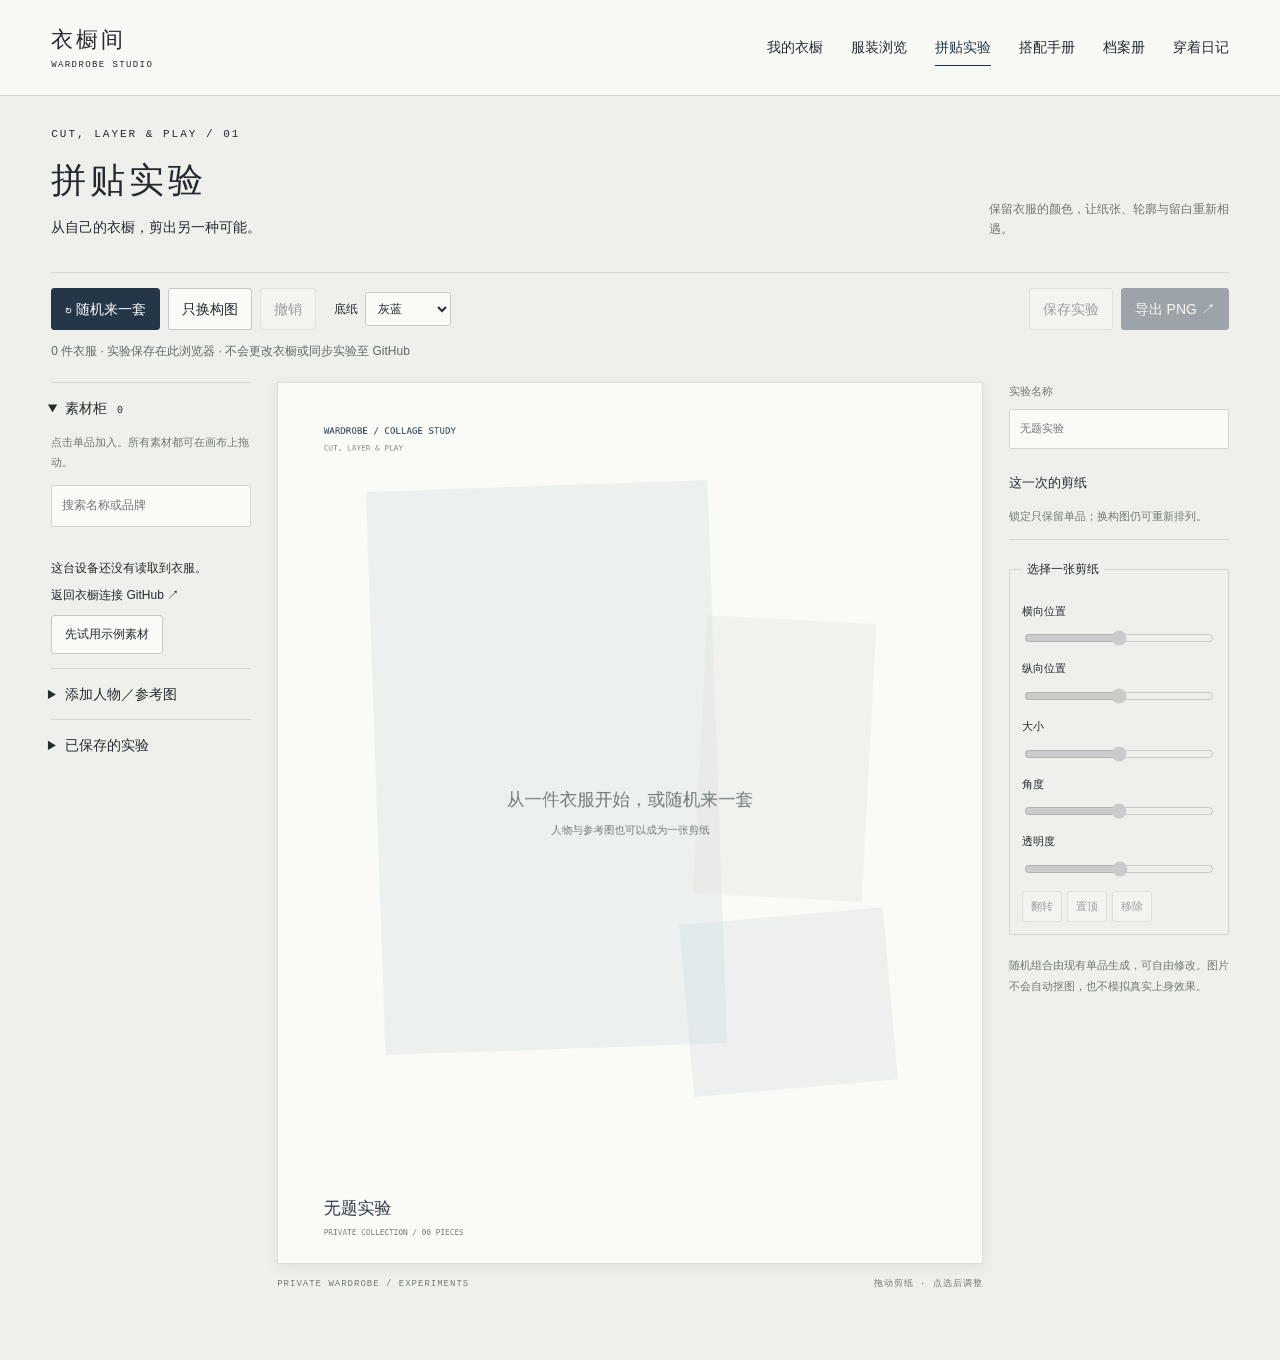
==== experiment.html @ d566240e "Replace hangers with floating garment carousel, keeping browsing and shoe shelf" ====
<!doctype html><html lang="zh-CN"><head><meta charset="utf-8"><meta name="viewport" content="width=device-width,initial-scale=1"><meta name="theme-color" content="#efefeb"><meta http-equiv="Content-Security-Policy" content="default-src 'self'; connect-src 'self' https://api.github.com; img-src 'self' blob: data:; script-src 'self'; style-src 'self'; object-src 'none'; base-uri 'self'; form-action 'none'"><title>拼贴实验 · 衣橱间</title><link rel="icon" href="./favicon.svg"><link rel="stylesheet" href="./experiment.css?v=20261020-lab"><script src="./core.js" defer></script><script src="./storage.js" defer></script><script src="./images.js" defer></script><script src="./cloud.js" defer></script><script src="./demo.js" defer></script><script src="./experiment-core.js?v=20261020-lab" defer></script><script src="./experiment-render.js?v=20261020-lab" defer></script><script src="./experiment-store.js?v=20261020-lab" defer></script><script src="./experiment-app.js?v=20261020-lab" defer></script></head><body>
<header class="site-header"><a class="wordmark" href="./index.html">衣橱间<span>WARDROBE STUDIO</span></a><nav aria-label="页面"><a href="./index.html">我的衣橱</a><a href="./rack.html?v=20261022-floating">服装浏览</a><a href="./experiment.html" aria-current="page">拼贴实验</a><a href="./index.html?view=outfits">搭配手册</a><a href="./index.html?view=book">档案册</a><a href="./wear.html">穿着日记</a></nav></header>
<main><div class="intro"><div><p class="eyebrow">CUT, LAYER & PLAY / 01</p><h1>拼贴实验</h1><p>从自己的衣橱，剪出另一种可能。</p></div><p class="intro-note">保留衣服的颜色，让纸张、轮廓与留白重新相遇。</p></div>
<div class="toolbar"><button id="random" class="primary">↻ 随机来一套</button><button id="reflow">只换构图</button><button id="undo" disabled>撤销</button><label class="paper-label">底纸<select id="paper"><option value="blue">灰蓝</option><option value="rose">灰粉</option><option value="sage">鼠尾草绿</option></select></label><div class="toolbar-end"><button id="save">保存实验</button><button id="export" class="dark">导出 PNG ↗</button></div></div>
<p id="status" role="status">正在读取衣橱…</p><p id="error" class="error" role="alert" hidden></p>
<div class="studio"><aside class="materials"><details open><summary>素材柜 <span id="wardrobe-count"></span></summary><p class="hint">点击单品加入。所有素材都可在画布上拖动。</p><input type="search" id="search" placeholder="搜索名称或品牌" aria-label="搜索衣橱"><div id="garments" class="garments"></div><div id="empty" hidden><p>这台设备还没有读取到衣服。</p><a href="./index.html">返回衣橱连接 GitHub ↗</a><button id="demo">先试用示例素材</button></div></details><details><summary>添加人物／参考图</summary><p class="hint">可上传透明背景的人物、脸部或参考图。照片会保留原背景。每张最多 25 MB。</p><label>素材用途<select id="upload-kind"><option value="figure">人物剪纸</option><option value="accessories">脸部／局部</option><option value="reference">参考图片</option></select></label><label class="upload-button" for="upload">＋ 选择图片</label><input id="upload" type="file" accept="image/png,image/jpeg,image/webp,image/avif" hidden></details><details><summary>已保存的实验</summary><p class="hint">仅保存在此浏览器，不会同步到 GitHub。导出 PNG 可留存图片。</p><div id="saved"></div></details></aside>
<section class="canvas-area" aria-label="拼贴画布"><div class="canvas-frame"><canvas id="canvas" width="1000" height="1250" tabindex="0" aria-label="拼贴画布。可拖动图层；方向键移动，Shift 加方向键每次移动十格。也可以用右侧位置控件调整。"></canvas></div><p class="canvas-caption"><span>PRIVATE WARDROBE / EXPERIMENTS</span><span>拖动剪纸 · 点选后调整</span></p></section>
<aside class="inspector"><label class="title-label">实验名称<input id="title" maxlength="80" placeholder="无题实验"></label><h2>这一次的剪纸</h2><p class="hint">锁定只保留单品；换构图仍可重新排列。</p><div id="layers" class="layers"></div><fieldset id="editor" disabled><legend id="selected-name">选择一张剪纸</legend><label>横向位置<input id="x" type="range" min="30" max="970"></label><label>纵向位置<input id="y" type="range" min="30" max="1220"></label><label>大小<input id="size" type="range" min="30" max="800"></label><label>角度<input id="rotation" type="range" min="-180" max="180"></label><label>透明度<input id="opacity" type="range" min="15" max="100"></label><div class="editor-actions"><button id="flip">翻转</button><button id="front">置顶</button><button id="remove">移除</button></div></fieldset><p class="hint">随机组合由现有单品生成，可自由修改。图片不会自动抠图，也不模拟真实上身效果。</p></aside></div></main>
</body></html>
---- experiment.css ----
:root{color-scheme:light;--ink:#252a30;--navy:#233748;--line:#d4d6d2;--paper:#fafaf6}*{box-sizing:border-box}body{margin:0;background:#efefeb;color:var(--ink);font:14px/1.6 -apple-system,BlinkMacSystemFont,"Segoe UI","PingFang SC",sans-serif}button,input,select{font:inherit;color:inherit}button,select,.upload-button{background:#fafaf6;border:1px solid #c6cac6;border-radius:3px;padding:9px 13px;cursor:pointer}button:hover,.upload-button:hover{background:#e4e7e4}button:disabled{opacity:.4;cursor:default}a{color:inherit;text-decoration:none}a:hover{text-decoration:underline}:focus-visible{outline:2px solid #426988;outline-offset:3px}[hidden]{display:none!important}.site-header{padding:22px 4vw;display:flex;justify-content:space-between;align-items:center;border-bottom:1px solid var(--line);background:#f8f8f4;gap:25px}.wordmark{font-size:22px;letter-spacing:3px;flex-shrink:0}.wordmark span{display:block;font:9px/1.8 monospace;letter-spacing:1.4px}.site-header nav{display:flex;gap:28px;overflow-x:auto}.site-header nav a{white-space:nowrap;padding:7px 0}.site-header [aria-current]{color:var(--navy);border-bottom:1px solid}main{max-width:1740px;margin:auto;padding:32px 4vw 60px}.intro{display:flex;align-items:end;justify-content:space-between;margin-bottom:25px;gap:30px}.eyebrow{font:11px monospace;letter-spacing:2px;margin:0 0 12px}h1{font-weight:450;font-size:35px;letter-spacing:4px;margin:0}p{margin:8px 0}.intro-note{max-width:240px;font-size:12px;color:#727671}.toolbar{display:flex;align-items:center;gap:8px;flex-wrap:wrap;border-top:1px solid var(--line);padding:15px 0 5px}.primary,.dark{background:var(--navy);border-color:var(--navy);color:white}.primary:hover,.dark:hover{background:#3e5160}.toolbar-end{margin-left:auto;display:flex;gap:8px}.paper-label{margin-left:10px;font-size:12px}.paper-label select{padding:8px;margin-left:7px}#status{font-size:12px;color:#626a66;min-height:20px;margin:7px 0 20px}.error{background:#f2dfd8;border-left:3px solid #9b5541;padding:12px;overflow-wrap:anywhere}.studio{display:grid;grid-template-columns:200px minmax(280px,1fr) 220px;gap:26px;align-items:start}.materials,.inspector{font-size:12px}.materials details{border-top:1px solid var(--line);padding:14px 0}.materials summary{font-size:14px;cursor:pointer;list-style-position:outside;margin-left:14px}.materials summary span{font:10px monospace;margin-left:6px}.hint{font-size:11px;color:#73796f;line-height:1.9;margin:12px 0}input[type=search],input[type=text],input:not([type]){width:100%;background:#fafaf7;border:1px solid var(--line);padding:10px;border-radius:2px;min-width:0}.garments{display:grid;grid-template-columns:1fr 1fr;gap:8px;max-height:490px;overflow-y:auto;padding:12px 2px}.garment{padding:6px;text-align:left;font-size:10px;min-width:0;background:#f8f8f4;border-color:#dddeda}.garment img{width:100%;height:95px;object-fit:contain;display:block}.garment span{display:block;white-space:nowrap;overflow:hidden;text-overflow:ellipsis;margin-top:6px}.garment[aria-pressed=true]{border-color:#526e82}.upload-button{display:block;text-align:center;margin:12px 0}.materials select{width:100%;margin-top:5px}.materials #demo{margin-top:10px}.canvas-frame{background:var(--paper);box-shadow:0 3px 12px #303c3714;border:1px solid #dfdfd8}.canvas-area{max-width:760px;width:100%;justify-self:center}.canvas-area canvas{width:100%;height:auto;display:block;touch-action:none;cursor:grab}.canvas-area canvas:active{cursor:grabbing}.canvas-caption{font:9px/1.5 monospace;letter-spacing:1px;display:flex;justify-content:space-between;color:#747973;margin-top:14px;gap:15px}h2{font-size:13px;font-weight:500;margin-top:24px}.title-label{font-size:11px;color:#73796f}.title-label input{display:block;margin-top:8px}.layers{border-top:1px solid var(--line);max-height:280px;overflow-y:auto}.layer-row{display:flex;gap:4px;border-bottom:1px solid var(--line);padding:7px 0}.layer-row button{font-size:11px;padding:6px}.layer-name{flex:1;min-width:0;text-align:left;overflow:hidden;text-overflow:ellipsis;white-space:nowrap}.layer-name[aria-pressed=true]{background:#e1e7e8;border-color:#728b99}.layer-lock{flex-shrink:0;width:52px}.layer-lock[aria-pressed=true]{color:#233748;background:#dce4e9}fieldset{border:1px solid var(--line);padding:12px;margin:20px 0}legend{max-width:185px;overflow:hidden;text-overflow:ellipsis;white-space:nowrap;padding:0 5px}fieldset label{display:flex;flex-wrap:wrap;justify-content:space-between;gap:8px;margin:12px 0;font-size:11px}input[type=range]{width:100%;accent-color:#395268}.editor-actions{display:flex;gap:5px;flex-wrap:wrap}.editor-actions button{font-size:11px;padding:6px 8px}.saved-row{display:flex;margin:8px 0;gap:6px}.saved-row button{font-size:11px;min-width:0;overflow:hidden;text-overflow:ellipsis}.saved-row button:first-child{flex:1;text-align:left}@media(min-width:1400px){.studio{grid-template-columns:230px minmax(400px,1fr) 240px;gap:40px}.garment img{height:120px}}@media(max-width:1050px){.studio{grid-template-columns:160px minmax(260px,1fr)}.inspector{grid-column:1/-1;display:grid;grid-template-columns:1fr 1fr;gap:0 25px}.inspector h2,.inspector>.hint{grid-column:1}.inspector fieldset{grid-column:2;grid-row:1/6;margin:0}.site-header nav{gap:18px}}@media(max-width:650px){.site-header{display:block;padding:16px 20px}.wordmark{font-size:18px}.wordmark span{display:inline;margin-left:10px;font-size:8px}.site-header nav{margin-top:14px;gap:22px;font-size:12px}.intro{margin-bottom:18px}.intro-note{display:none}main{padding:24px 16px 40px}h1{font-size:29px}.toolbar{gap:6px}.toolbar button{font-size:12px;padding:9px 10px}.toolbar-end{margin-left:0}.paper-label{margin-left:auto}.studio{display:flex;flex-direction:column;gap:20px}.materials{width:100%;order:2}.canvas-area{order:1}.inspector{order:3;width:100%;display:block}.inspector fieldset{margin-top:18px}.materials details:first-child{border-top:1px solid var(--line)}.garments{grid-template-columns:repeat(4,1fr);max-height:280px}.garment img{height:80px}.canvas-caption{font-size:8px}#status{margin-bottom:12px}}
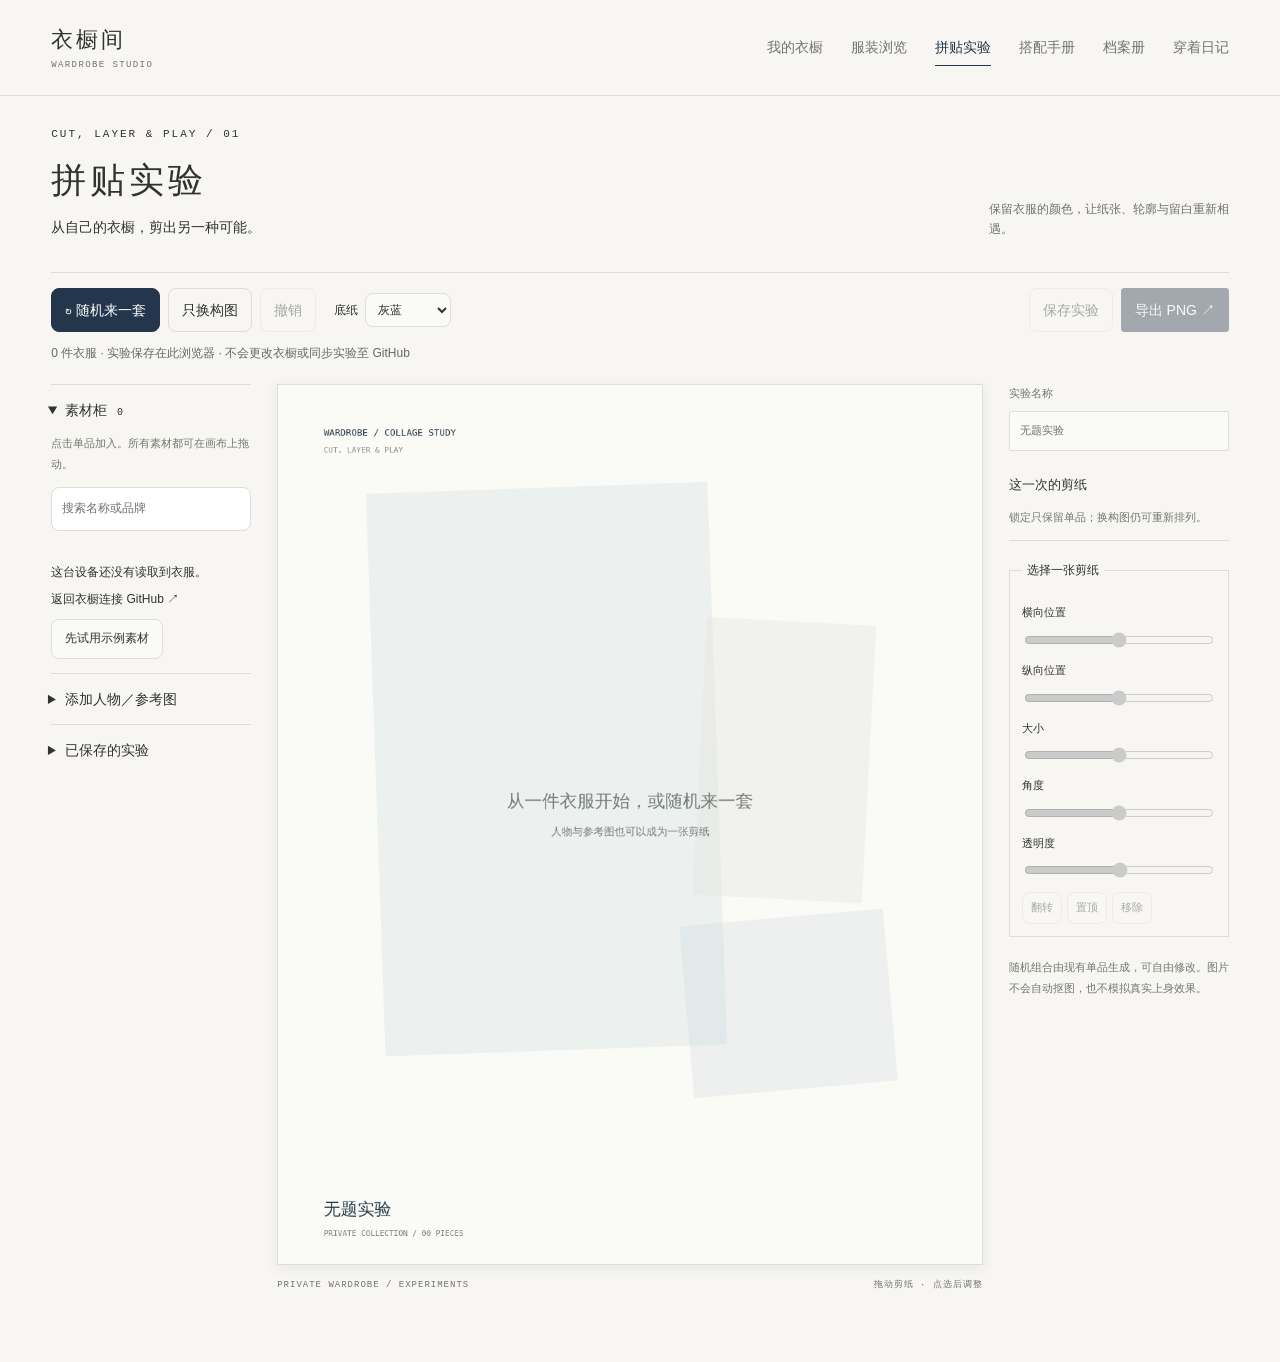
==== commit 179347eb: "Unify wardrobe interfaces with paper-white surfaces and navy controls" ====
--- a/experiment.html
+++ b/experiment.html
@@ -1,4 +1,5 @@
-<!doctype html><html lang="zh-CN"><head><meta charset="utf-8"><meta name="viewport" content="width=device-width,initial-scale=1"><meta name="theme-color" content="#efefeb"><meta http-equiv="Content-Security-Policy" content="default-src 'self'; connect-src 'self' https://api.github.com; img-src 'self' blob: data:; script-src 'self'; style-src 'self'; object-src 'none'; base-uri 'self'; form-action 'none'"><title>拼贴实验 · 衣橱间</title><link rel="icon" href="./favicon.svg"><link rel="stylesheet" href="./experiment.css?v=20261020-lab"><script src="./core.js" defer></script><script src="./storage.js" defer></script><script src="./images.js" defer></script><script src="./cloud.js" defer></script><script src="./demo.js" defer></script><script src="./experiment-core.js?v=20261020-lab" defer></script><script src="./experiment-render.js?v=20261020-lab" defer></script><script src="./experiment-store.js?v=20261020-lab" defer></script><script src="./experiment-app.js?v=20261020-lab" defer></script></head><body>
+<!doctype html><html lang="zh-CN"><head><meta charset="utf-8"><meta name="viewport" content="width=device-width,initial-scale=1"><meta name="theme-color" content="#f7f6f2"><meta http-equiv="Content-Security-Policy" content="default-src 'self'; connect-src 'self' https://api.github.com; img-src 'self' blob: data:; script-src 'self'; style-src 'self'; object-src 'none'; base-uri 'self'; form-action 'none'"><title>拼贴实验 · 衣橱间</title><link rel="icon" href="./favicon.svg"><link rel="stylesheet" href="./experiment.css?v=20261020-lab"><script src="./core.js?v=20261022-color" defer></script><script src="./storage.js" defer></script><script src="./images.js" defer></script><script src="./cloud.js" defer></script><script src="./demo.js" defer></script><script src="./experiment-core.js?v=20261020-lab" defer></script><script src="./experiment-render.js?v=20261020-lab" defer></script><script src="./experiment-store.js?v=20261020-lab" defer></script><script src="./experiment-app.js?v=20261020-lab" defer></script><link rel="stylesheet" href="./ui-theme.css?v=20261023-paper-navy">
+</head><body>
 <header class="site-header"><a class="wordmark" href="./index.html">衣橱间<span>WARDROBE STUDIO</span></a><nav aria-label="页面"><a href="./index.html">我的衣橱</a><a href="./rack.html?v=20261022-floating">服装浏览</a><a href="./experiment.html" aria-current="page">拼贴实验</a><a href="./index.html?view=outfits">搭配手册</a><a href="./index.html?view=book">档案册</a><a href="./wear.html">穿着日记</a></nav></header>
 <main><div class="intro"><div><p class="eyebrow">CUT, LAYER & PLAY / 01</p><h1>拼贴实验</h1><p>从自己的衣橱，剪出另一种可能。</p></div><p class="intro-note">保留衣服的颜色，让纸张、轮廓与留白重新相遇。</p></div>
 <div class="toolbar"><button id="random" class="primary">↻ 随机来一套</button><button id="reflow">只换构图</button><button id="undo" disabled>撤销</button><label class="paper-label">底纸<select id="paper"><option value="blue">灰蓝</option><option value="rose">灰粉</option><option value="sage">鼠尾草绿</option></select></label><div class="toolbar-end"><button id="save">保存实验</button><button id="export" class="dark">导出 PNG ↗</button></div></div>
--- a/ui-theme.css
+++ b/ui-theme.css
@@ -0,0 +1,139 @@
+/* Shared interface palette. Canvas artwork and archive collage geometry stay independent. */
+:root{
+  color-scheme:light;
+  --paper:#f7f6f2;--white:#ffffff;--ink:#30332f;--muted:#70736e;
+  --line:#ddded8;--accent:#24364b;--blue:#24364b;--navy:#24364b;
+  --accent-soft:#efeeea;--soft:#efeeea;--rose:#efeeea;
+  --ui-paper:#f7f6f2;--ui-surface:#efeeea;--ui-ink:#30332f;
+  --ui-muted:#70736e;--ui-line:#ddded8;--ui-navy:#24364b;
+  --ui-selected:#e8edf2;--ui-radius:8px;
+}
+body{background:var(--ui-paper);color:var(--ui-ink)}
+button:focus-visible,a:focus-visible,input:focus-visible,select:focus-visible,
+textarea:focus-visible,summary:focus-visible,[tabindex]:focus-visible{
+  outline:2px solid var(--ui-navy);outline-offset:4px;
+}
+:where(input,select,textarea){accent-color:var(--ui-navy)}
+:where(input,textarea)::placeholder{color:var(--ui-muted);opacity:1}
+.site-header,.wear-header{border-color:var(--ui-line);background:var(--ui-paper)}
+.site-header nav a,.wear-header nav a,.nav-link{color:var(--ui-muted)}
+.site-header nav [aria-current=page],.wear-header nav [aria-current=page],.nav-link.active{
+  color:var(--ui-navy);border-color:var(--ui-navy);
+}
+.nav-link.active:after{background:var(--ui-navy)}
+.brand small,.wear-brand small,.wordmark span{color:var(--ui-muted)}
+.button,.primary,.quiet,.upload-button{min-height:44px;border-radius:var(--ui-radius)}
+.header-actions .button,.cloud-controls .button,.outfits-view .section-heading .button{min-height:44px}
+.button.primary,.primary,.dark{
+  background:var(--ui-navy);color:#fff;border-color:var(--ui-navy);
+}
+.button.primary:not(:disabled):hover,.primary:not(:disabled):hover,.dark:not(:disabled):hover{
+  background:#1b2a3d;color:#fff;border-color:#1b2a3d;
+}
+.button.secondary,.quiet,.upload-button{
+  background:transparent;border:1px solid var(--ui-line);color:var(--ui-ink);
+}
+.button.secondary:not(:disabled):hover,.quiet:not(:disabled):hover,.upload-button:hover{
+  background:var(--ui-surface);border-color:#b5babd;
+}
+.nav-count,.brand-mark{background:var(--ui-surface);color:var(--ui-navy)}
+.text-button{color:var(--ui-navy)}
+.icon-button{color:var(--ui-muted)}
+.icon-button[aria-pressed=true]{background:var(--ui-selected);color:var(--ui-navy)}
+/* Closet surfaces: calm, consistent image grounds without modifying image pixels. */
+.garment-visual,.upload-thumb,.edit-preview,.garment-picture,
+.rank-row img,.cloud-status-box,.layer-editor,.notice,.value-overview{
+  background:var(--ui-surface);
+}
+.garment-card:hover .garment-visual{background:#e8e7e2;border-color:#b5babd}
+.upload-tile{background:transparent;border-color:#c4c7c2}
+.upload-tile:hover{background:var(--ui-surface)}
+.search{background:var(--ui-surface);color:var(--ui-muted)}
+.search input::placeholder{color:var(--ui-muted)}
+.styling-panel{background:#fff;border-radius:12px;box-shadow:none;border-color:var(--ui-line)}
+.category-tab.active{background:var(--ui-navy);color:#fff}
+.category-tab:not(.active):hover{background:var(--ui-surface)}
+.count{border-color:var(--ui-line)}
+.color-chip{border-color:var(--ui-line);color:var(--ui-ink)}
+.color-chip[aria-pressed=true]{
+  border-color:var(--ui-navy);background:var(--ui-selected);
+  box-shadow:inset 0 0 0 1px var(--ui-navy);
+}
+.color-chip-count,.primary-color-heading,.primary-color-status,
+.garment-color-label,.upload-color{color:var(--ui-muted)}
+.primary-color-heading>div{gap:16px}
+.garment-grid{gap:24px 16px}
+.section-heading{margin-bottom:24px}
+.closet-controls{gap:8px;margin-bottom:16px}
+.category-tabs{gap:8px;margin-bottom:24px}
+.category-tab{min-height:36px}
+.board-actions{gap:8px}
+.board-actions .button{min-height:44px}
+.value-overview{margin-bottom:24px;border-radius:var(--ui-radius)}
+.value-metrics{gap:16px}
+.value-metrics>div+div{padding-left:16px}
+.brand-filter-row{gap:8px;margin-bottom:16px}
+.brand-filter-row select{min-height:44px}
+.record-fields{gap:16px}
+.modal-footer{gap:16px;padding-top:16px;margin-top:24px}
+.modal{border-radius:12px;box-shadow:0 16px 64px #24364b20}
+.modal::backdrop{background:#24364b55}
+.cloud-form input:not([type=checkbox]),.cloud-conflict-row select{
+  background:var(--ui-surface);border-color:var(--ui-line);
+}
+.edit-content input,.edit-content select,.edit-content textarea{
+  background:var(--ui-surface);border-color:var(--ui-line);border-radius:var(--ui-radius);
+}
+.edit-content input,.edit-content select{min-height:44px}
+.card-add{color:var(--ui-navy);box-shadow:none}
+.card-add:hover{background:var(--ui-navy);color:#fff}
+.toast,.wear-toast{background:var(--ui-navy);color:#fff}
+/* Floating browser: retain carousel sizing, transforms, touch behavior and shoe shelf. */
+.filters select{background:#fff;border-color:var(--ui-line);border-radius:var(--ui-radius);min-height:44px}
+.motion-toggle,.rack-footer,.shoe-heading .intro{color:var(--ui-muted)}
+.rack-arrow{background:#f7f6f2eb;border-color:var(--ui-line);color:var(--ui-navy)}
+.rack-arrow:hover{background:var(--ui-selected)}
+.directory button{background:var(--ui-surface);border-color:var(--ui-line);border-radius:var(--ui-radius)}
+.directory button[aria-pressed=true]{background:var(--ui-selected);border-color:var(--ui-navy)}
+body:has(#rack-stage) dialog{background:var(--ui-paper);border-color:var(--ui-line);border-radius:12px}
+body:has(#rack-stage) dialog::backdrop{background:#24364b55}
+.close{background:var(--ui-paper);color:var(--ui-muted)}
+.shoe-card{border-color:var(--ui-line)}
+/* Wear journal: dates retain their own circular geometry and recorded-day indicators. */
+.week-toolbar,.wear-tabs,.wear-footer{border-color:var(--ui-line)}
+.empty{background:var(--ui-surface)}
+.metric,.picker-item{border-color:var(--ui-line);border-radius:var(--ui-radius)}
+.wear-dialog{border-radius:12px}
+.wear-dialog::backdrop{background:#24364b55}
+.piece-dialog .date-cell[data-recorded=true]{background:var(--ui-selected)}
+.piece-dialog .date-cell[aria-pressed=true]{background:var(--ui-navy);color:#fff}
+/* Experiment controls use the shared palette; canvas paper colors and artwork are retained. */
+body:has(.studio) button:not(.primary):not(.dark):not(.garment):not(.layer-name):not(.layer-lock){
+  border-color:var(--ui-line);border-radius:var(--ui-radius);
+}
+body:has(.studio) .toolbar button{min-height:44px}
+body:has(.studio) .toolbar button:not(.primary):not(.dark){background:transparent}
+body:has(.studio) .toolbar button:not(.primary):not(.dark):hover{background:var(--ui-surface)}
+body:has(.studio) .garment{background:var(--ui-surface);border-color:var(--ui-line);border-radius:var(--ui-radius)}
+body:has(.studio) input[type=search],body:has(.studio) input[type=text]{
+  background:#fff;border-color:var(--ui-line);border-radius:var(--ui-radius);min-height:44px;
+}
+body:has(.studio) select{border-color:var(--ui-line);border-radius:var(--ui-radius)}
+body:has(.studio) .layer-name[aria-pressed=true],
+body:has(.studio) .layer-lock[aria-pressed=true]{
+  background:var(--ui-selected);border-color:var(--ui-navy);color:var(--ui-navy);
+}
+.intro-note,.canvas-caption{color:var(--ui-muted)}
+/* Archive pages keep local paper, ink, opacity and collage composition rules. */
+.book-view .button.primary{background:var(--ui-navy);color:#fff}
+@media(min-width:1051px){.workspace{gap:32px}}
+@media(max-width:660px){
+  .button,.primary,.quiet,.upload-button{min-height:44px}
+  .category-tab{min-height:44px}
+  .color-chip{min-height:44px}
+  .garment-grid{gap:24px 12px}
+  .value-overview{margin-bottom:16px}
+  .styling-panel{padding:24px 16px 16px}
+  .record-fields{gap:16px 12px}
+  .edit-content input,.edit-content select,.edit-content textarea{font-size:16px}
+}
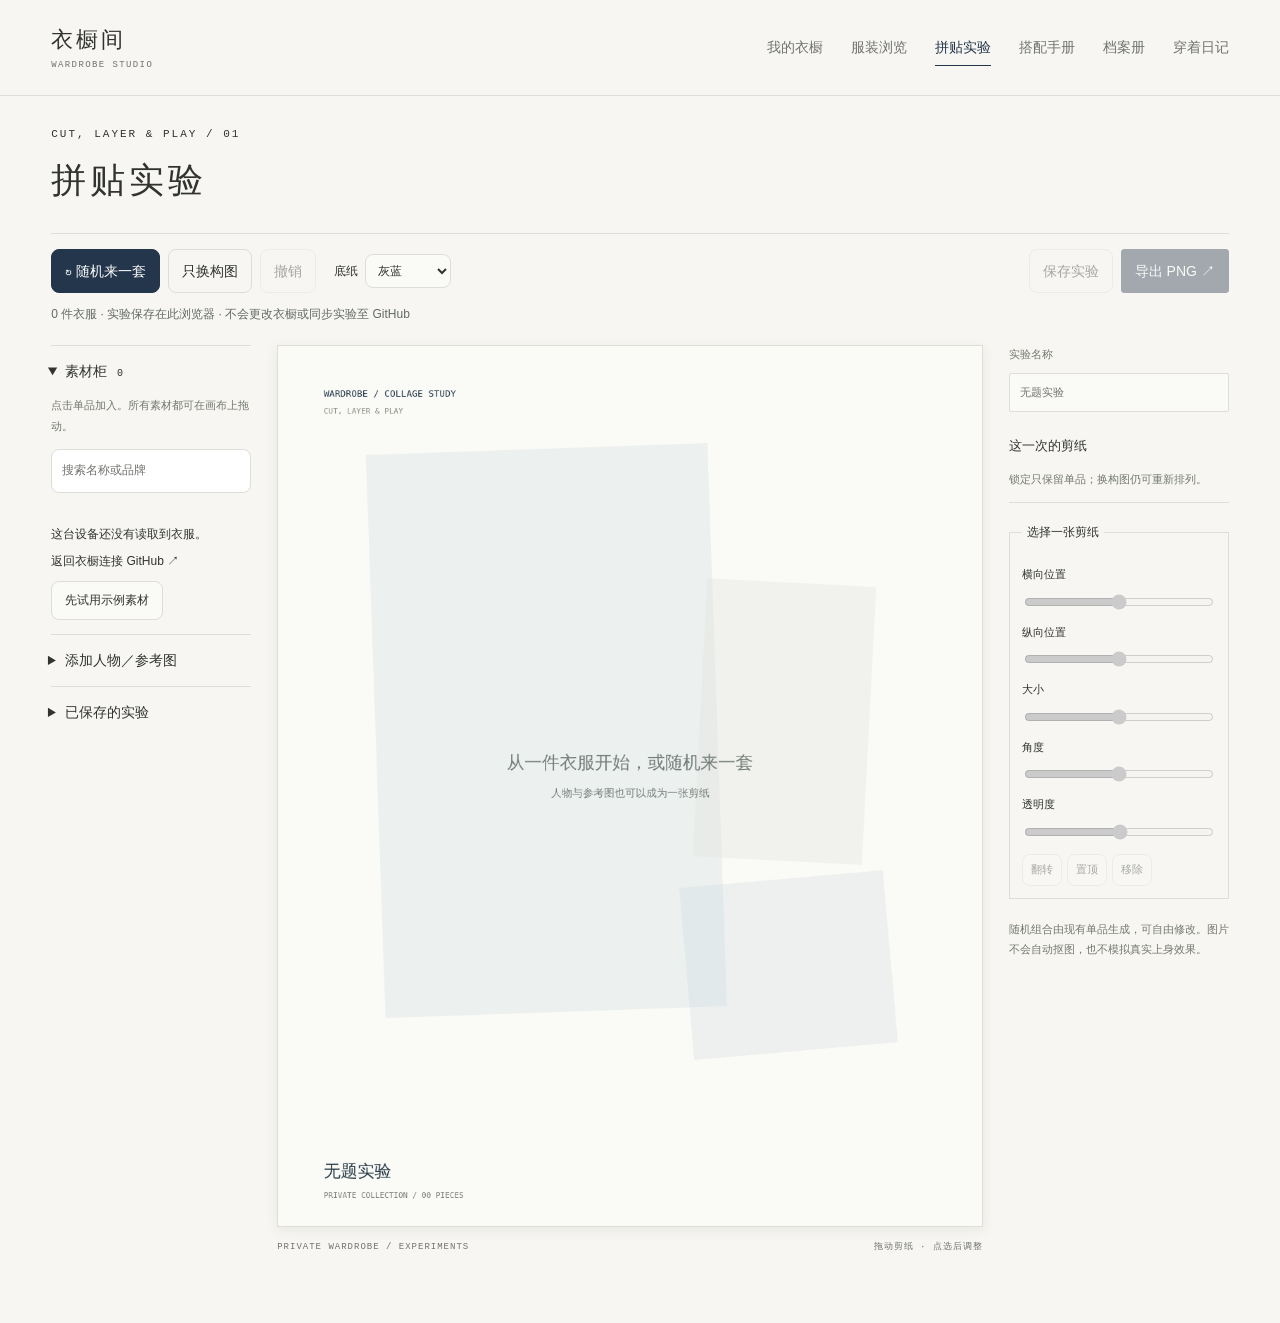
==== commit f27cc999: "Remove decorative taglines from wardrobe pages" ====
--- a/experiment.html
+++ b/experiment.html
@@ -1,7 +1,7 @@
 <!doctype html><html lang="zh-CN"><head><meta charset="utf-8"><meta name="viewport" content="width=device-width,initial-scale=1"><meta name="theme-color" content="#f7f6f2"><meta http-equiv="Content-Security-Policy" content="default-src 'self'; connect-src 'self' https://api.github.com; img-src 'self' blob: data:; script-src 'self'; style-src 'self'; object-src 'none'; base-uri 'self'; form-action 'none'"><title>拼贴实验 · 衣橱间</title><link rel="icon" href="./favicon.svg"><link rel="stylesheet" href="./experiment.css?v=20261020-lab"><script src="./core.js?v=20261022-color" defer></script><script src="./storage.js" defer></script><script src="./images.js" defer></script><script src="./cloud.js" defer></script><script src="./demo.js" defer></script><script src="./experiment-core.js?v=20261020-lab" defer></script><script src="./experiment-render.js?v=20261020-lab" defer></script><script src="./experiment-store.js?v=20261020-lab" defer></script><script src="./experiment-app.js?v=20261020-lab" defer></script><link rel="stylesheet" href="./ui-theme.css?v=20261023-paper-navy">
 </head><body>
 <header class="site-header"><a class="wordmark" href="./index.html">衣橱间<span>WARDROBE STUDIO</span></a><nav aria-label="页面"><a href="./index.html">我的衣橱</a><a href="./rack.html?v=20261022-floating">服装浏览</a><a href="./experiment.html" aria-current="page">拼贴实验</a><a href="./index.html?view=outfits">搭配手册</a><a href="./index.html?view=book">档案册</a><a href="./wear.html">穿着日记</a></nav></header>
-<main><div class="intro"><div><p class="eyebrow">CUT, LAYER & PLAY / 01</p><h1>拼贴实验</h1><p>从自己的衣橱，剪出另一种可能。</p></div><p class="intro-note">保留衣服的颜色，让纸张、轮廓与留白重新相遇。</p></div>
+<main><div class="intro"><div><p class="eyebrow">CUT, LAYER & PLAY / 01</p><h1>拼贴实验</h1></div></div>
 <div class="toolbar"><button id="random" class="primary">↻ 随机来一套</button><button id="reflow">只换构图</button><button id="undo" disabled>撤销</button><label class="paper-label">底纸<select id="paper"><option value="blue">灰蓝</option><option value="rose">灰粉</option><option value="sage">鼠尾草绿</option></select></label><div class="toolbar-end"><button id="save">保存实验</button><button id="export" class="dark">导出 PNG ↗</button></div></div>
 <p id="status" role="status">正在读取衣橱…</p><p id="error" class="error" role="alert" hidden></p>
 <div class="studio"><aside class="materials"><details open><summary>素材柜 <span id="wardrobe-count"></span></summary><p class="hint">点击单品加入。所有素材都可在画布上拖动。</p><input type="search" id="search" placeholder="搜索名称或品牌" aria-label="搜索衣橱"><div id="garments" class="garments"></div><div id="empty" hidden><p>这台设备还没有读取到衣服。</p><a href="./index.html">返回衣橱连接 GitHub ↗</a><button id="demo">先试用示例素材</button></div></details><details><summary>添加人物／参考图</summary><p class="hint">可上传透明背景的人物、脸部或参考图。照片会保留原背景。每张最多 25 MB。</p><label>素材用途<select id="upload-kind"><option value="figure">人物剪纸</option><option value="accessories">脸部／局部</option><option value="reference">参考图片</option></select></label><label class="upload-button" for="upload">＋ 选择图片</label><input id="upload" type="file" accept="image/png,image/jpeg,image/webp,image/avif" hidden></details><details><summary>已保存的实验</summary><p class="hint">仅保存在此浏览器，不会同步到 GitHub。导出 PNG 可留存图片。</p><div id="saved"></div></details></aside>
--- a/ui-theme.css
+++ b/ui-theme.css
@@ -137,3 +137,63 @@
   .record-fields{gap:16px 12px}
   .edit-content input,.edit-content select,.edit-content textarea{font-size:16px}
 }
+
+/* Mobile closet: two clear columns, readable metadata, compact icons with full touch targets. */
+@media(max-width:660px){
+  #workspace .closet-controls{align-items:stretch;gap:8px}
+  #workspace .search{height:44px;padding:0 12px}
+  #workspace .search input{font-size:16px}
+  #workspace .closet-controls select{font-size:12px;min-height:44px;max-width:105px}
+  #workspace .primary-color-heading{font-size:12px}
+  #workspace .primary-color-heading .text-button{font-size:12px;min-height:44px}
+  #workspace .primary-color-heading>div{gap:12px}
+  #workspace .color-chip{font-size:12px}
+  #workspace .color-chip-count{font-size:11px}
+  #workspace .primary-color-status,#workspace .filter-summary{font-size:12px;line-height:1.7}
+  #workspace .brand-filter-row{font-size:12px;gap:12px}
+  #workspace .brand-filter-row select{font-size:16px;flex:1;max-width:260px}
+  #workspace .category-tabs{gap:4px;margin-bottom:24px}
+  #workspace .category-tab{font-size:12px;padding:8px 12px}
+  #workspace .value-label{font-size:12px}
+  #workspace .value-placeholder{font-size:13px}
+  #workspace .value-note{font-size:11px;line-height:1.7}
+  #garment-grid{grid-template-columns:repeat(2,minmax(0,1fr));gap:24px 12px}
+  #garment-grid .garment-visual,#garment-grid .upload-tile{aspect-ratio:3/4;border-radius:10px}
+  #garment-grid .garment-image-button{padding:24px 12px 32px}
+  #garment-grid .garment-image-button img{object-fit:contain}
+  #garment-grid .garment-name{font-size:14px;line-height:1.5;margin-top:12px;white-space:normal;overflow:visible}
+  #garment-grid .garment-title{
+    display:-webkit-box;-webkit-box-orient:vertical;-webkit-line-clamp:2;
+    white-space:normal;overflow:hidden;overflow-wrap:anywhere;
+    min-height:0;line-height:1.5;font-weight:500;align-content:start;
+  }
+  #garment-grid .garment-brand{font-size:12px;line-height:1.6;margin-top:4px}
+  #garment-grid .garment-meta{display:block;font-size:12px;line-height:1.6;margin-top:4px}
+  #garment-grid .garment-color-label{font-size:12px;line-height:1.6;margin-top:2px}
+  #garment-grid .garment-purchase{gap:6px;margin-top:8px}
+  #garment-grid .garment-price{font-size:13px;line-height:1.6}
+  #garment-grid .garment-original{font-size:12px}
+  #garment-grid .purchase-badge{font-size:11px;padding:2px 7px}
+  #garment-grid .card-favorite,#garment-grid .card-edit,#garment-grid .card-add{
+    width:44px;height:44px;isolation:isolate;background:transparent;
+    border-radius:50%;box-shadow:none;color:var(--ui-muted);
+  }
+  #garment-grid .card-favorite,#garment-grid .card-edit{top:0}
+  #garment-grid .card-favorite{left:0}
+  #garment-grid .card-edit{right:0}
+  #garment-grid .card-add{right:0;bottom:0;color:var(--ui-navy);z-index:2}
+  #garment-grid .card-favorite::before,#garment-grid .card-edit::before,#garment-grid .card-add::before{
+    content:'';position:absolute;inset:6px;z-index:-1;border-radius:50%;background:#f7f6f2ed;
+  }
+  #garment-grid .card-favorite[aria-pressed=true]{color:var(--ui-navy)}
+  #garment-grid .card-favorite[aria-pressed=true]::before{background:var(--ui-selected)}
+  #garment-grid .card-edit:hover::before{background:var(--ui-selected)}
+  #garment-grid .card-add:hover{color:#fff}
+  #garment-grid .card-add:hover::before{background:var(--ui-navy)}
+  #garment-grid .icon-button .icon{width:17px;height:17px}
+  #garment-grid .card-add .icon{width:20px;height:20px}
+  #garment-grid .demo-badge{font-size:9px;left:10px;bottom:12px}
+  #garment-grid .upload-tile{font-size:13px;gap:12px}
+  #workspace .closet-tip{font-size:12px;line-height:1.7;margin-top:24px}
+  #workspace .closet-panel>.section-heading .icon-button{width:44px;height:44px}
+}
